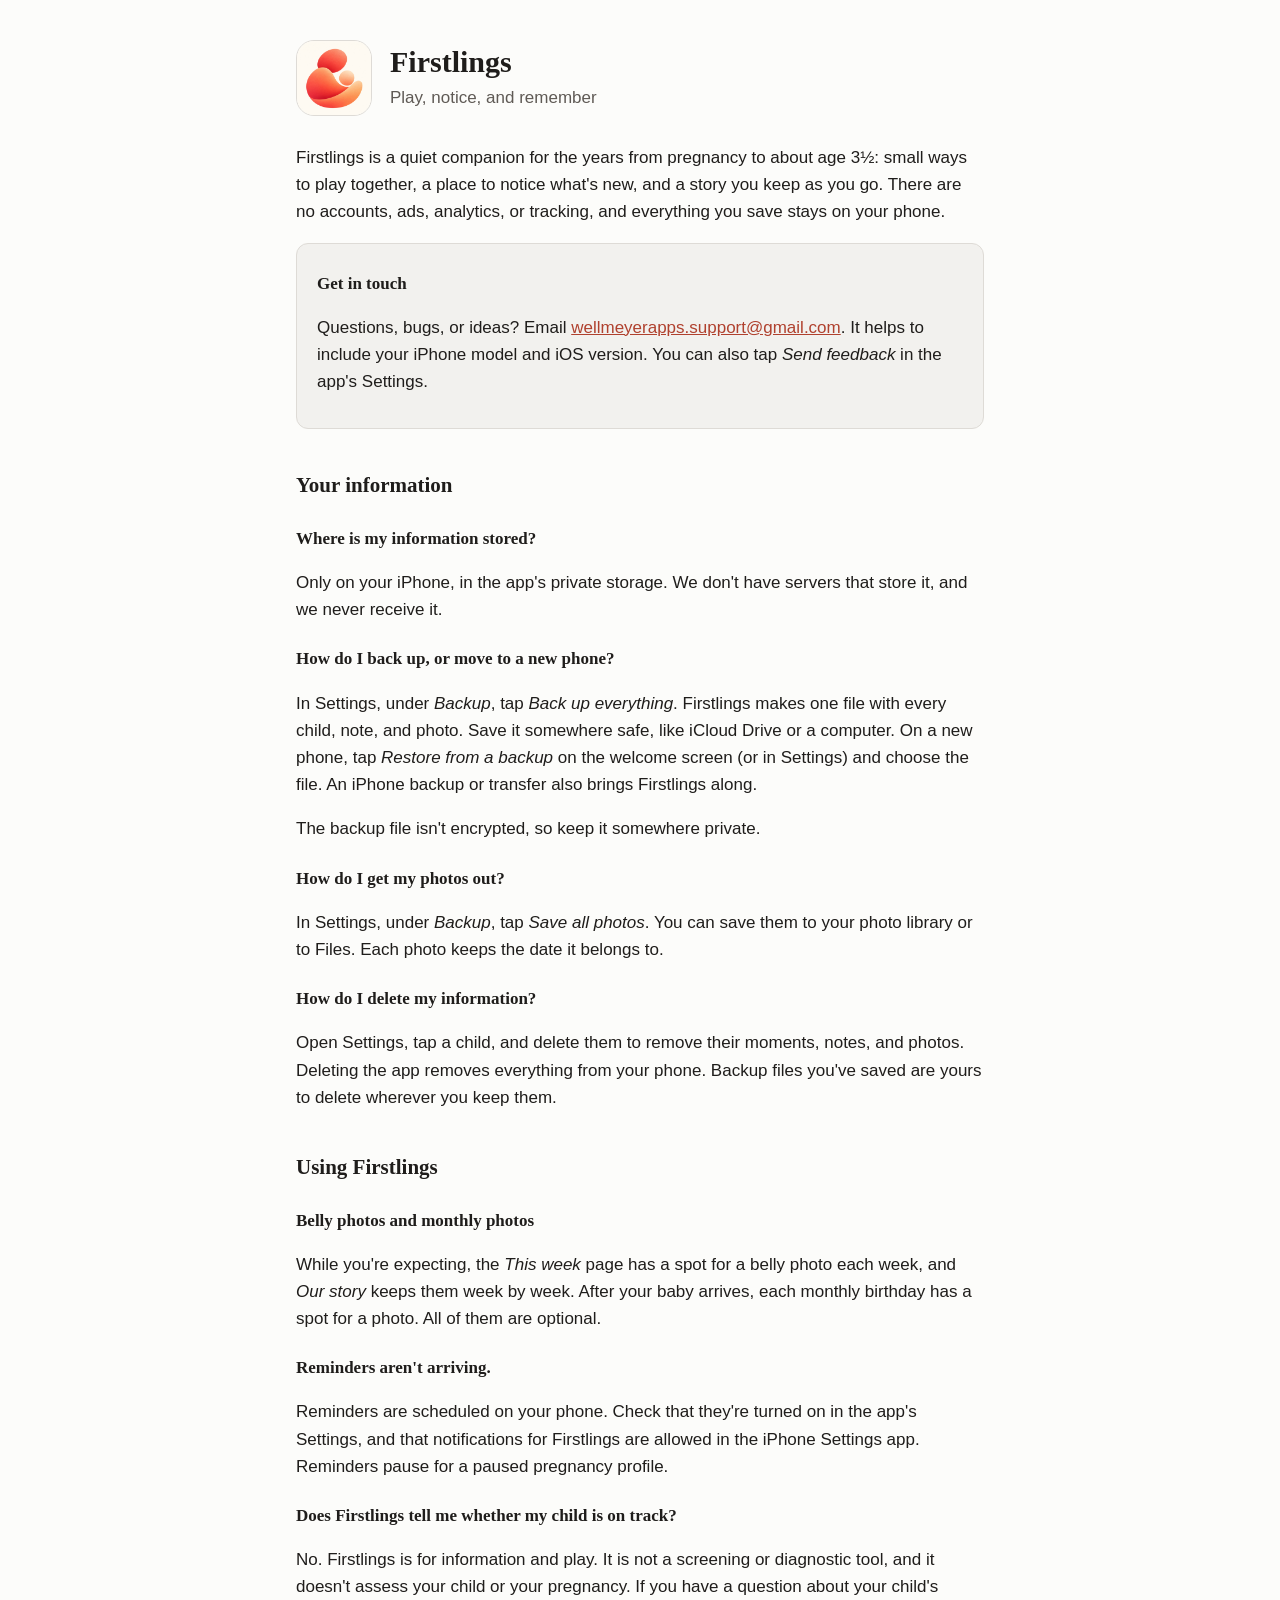
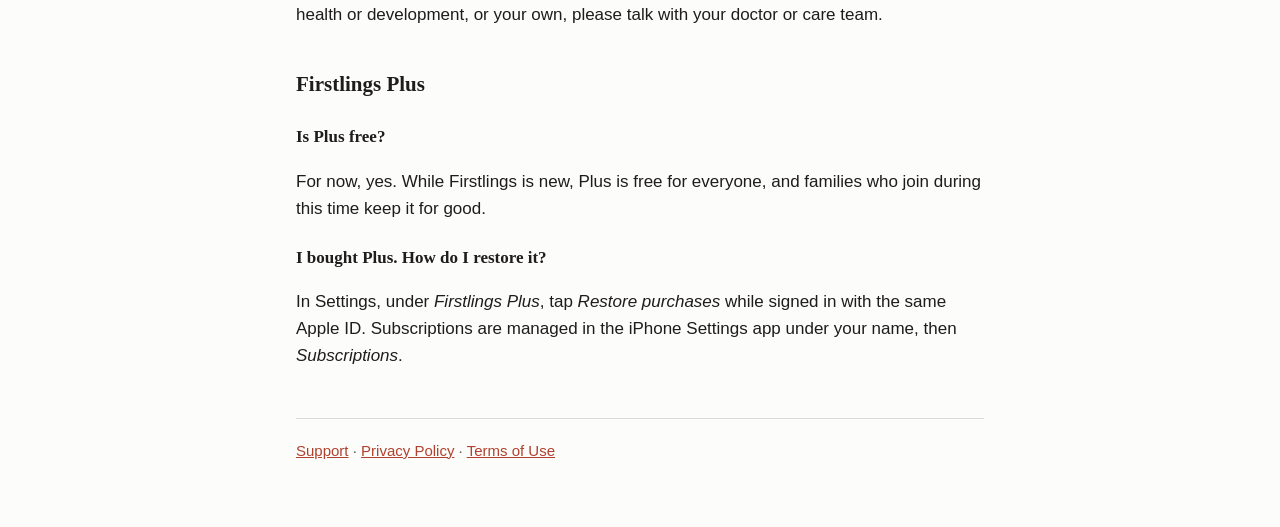
==== index.html @ 77c67325 "Add Firstlings support, privacy, and terms pages" ====
<!doctype html>
<html lang="en">
<head>
  <meta charset="utf-8">
  <meta name="viewport" content="width=device-width, initial-scale=1">
  <title>Firstlings</title>
  <meta name="description" content="Help and support for Firstlings, an iPhone app for families from pregnancy to about age 3½.">
  <link rel="icon" href="icon.png">
  <link rel="stylesheet" href="style.css">
</head>
<body>
<main>
  <header>
    <img src="icon.png" alt="Firstlings app icon">
    <div>
      <h1>Firstlings</h1>
      <p class="tagline">Play, notice, and remember</p>
    </div>
  </header>

  <p>Firstlings is a quiet companion for the years from pregnancy to about age 3½: small ways to play together, a place to notice what's new, and a story you keep as you go. There are no accounts, ads, analytics, or tracking, and everything you save stays on your phone.</p>

  <div class="card">
    <h3>Get in touch</h3>
    <p>Questions, bugs, or ideas? Email <a href="mailto:wellmeyerapps.support@gmail.com">wellmeyerapps.support@gmail.com</a>. It helps to include your iPhone model and iOS version. You can also tap <em>Send feedback</em> in the app's Settings.</p>
  </div>

  <h2>Your information</h2>

  <h3>Where is my information stored?</h3>
  <p>Only on your iPhone, in the app's private storage. We don't have servers that store it, and we never receive it.</p>

  <h3>How do I back up, or move to a new phone?</h3>
  <p>In Settings, under <em>Backup</em>, tap <em>Back up everything</em>. Firstlings makes one file with every child, note, and photo. Save it somewhere safe, like iCloud Drive or a computer. On a new phone, tap <em>Restore from a backup</em> on the welcome screen (or in Settings) and choose the file. An iPhone backup or transfer also brings Firstlings along.</p>
  <p>The backup file isn't encrypted, so keep it somewhere private.</p>

  <h3>How do I get my photos out?</h3>
  <p>In Settings, under <em>Backup</em>, tap <em>Save all photos</em>. You can save them to your photo library or to Files. Each photo keeps the date it belongs to.</p>

  <h3>How do I delete my information?</h3>
  <p>Open Settings, tap a child, and delete them to remove their moments, notes, and photos. Deleting the app removes everything from your phone. Backup files you've saved are yours to delete wherever you keep them.</p>

  <h2>Using Firstlings</h2>

  <h3>Belly photos and monthly photos</h3>
  <p>While you're expecting, the <em>This week</em> page has a spot for a belly photo each week, and <em>Our story</em> keeps them week by week. After your baby arrives, each monthly birthday has a spot for a photo. All of them are optional.</p>

  <h3>Reminders aren't arriving.</h3>
  <p>Reminders are scheduled on your phone. Check that they're turned on in the app's Settings, and that notifications for Firstlings are allowed in the iPhone Settings app. Reminders pause for a paused pregnancy profile.</p>

  <h3>Does Firstlings tell me whether my child is on track?</h3>
  <p>No. Firstlings is for information and play. It is not a screening or diagnostic tool, and it doesn't assess your child or your pregnancy. If you have a question about your child's health or development, or your own, please talk with your doctor or care team.</p>

  <h2>Firstlings Plus</h2>

  <h3>Is Plus free?</h3>
  <p>For now, yes. While Firstlings is new, Plus is free for everyone, and families who join during this time keep it for good.</p>

  <h3>I bought Plus. How do I restore it?</h3>
  <p>In Settings, under <em>Firstlings Plus</em>, tap <em>Restore purchases</em> while signed in with the same Apple ID. Subscriptions are managed in the iPhone Settings app under your name, then <em>Subscriptions</em>.</p>

  <nav><a href="index.html">Support</a> · <a href="privacy.html">Privacy Policy</a> · <a href="terms.html">Terms of Use</a></nav>
</main>
</body>
</html>
---- style.css ----
:root {
  --background: #FCFCFA;
  --surface: #F2F1EE;
  --text: #1F1D1B;
  --muted: #5F5A55;
  --accent: #B0412E;
  --border: #DEDBD6;
}

@media (prefers-color-scheme: dark) {
  :root {
    --background: #121212;
    --surface: #1E1D1C;
    --text: #F2F0ED;
    --muted: #A9A39C;
    --accent: #F08C78;
    --border: #34322F;
  }
}

* { box-sizing: border-box; }

body {
  margin: 0;
  background: var(--background);
  color: var(--text);
  font: 17px/1.6 -apple-system, BlinkMacSystemFont, "SF Pro Text", "Helvetica Neue", Arial, sans-serif;
}

main { max-width: 720px; margin: 0 auto; padding: 40px 16px 64px; }

header { display: flex; align-items: center; gap: 18px; margin-bottom: 28px; }

header img { width: 76px; height: 76px; border-radius: 18px; flex-shrink: 0; border: 1px solid var(--border); }

h1, h2, h3 { font-family: "New York", ui-serif, Georgia, "Times New Roman", serif; }
h1 { margin: 0; font-size: 30px; line-height: 1.2; }
h2 { margin: 40px 0 10px; font-size: 21px; }
h3 { margin: 22px 0 4px; font-size: 17px; }

.tagline { margin: 4px 0 0; color: var(--muted); }
.muted { color: var(--muted); }
a { color: var(--accent); overflow-wrap: anywhere; }
ul { padding-left: 22px; }

.card {
  background: var(--surface);
  border: 1px solid var(--border);
  border-radius: 12px;
  padding: 4px 20px 16px;
  margin-top: 12px;
}

nav {
  margin-top: 48px;
  padding-top: 20px;
  border-top: 1px solid var(--border);
  color: var(--muted);
  font-size: 15px;
}
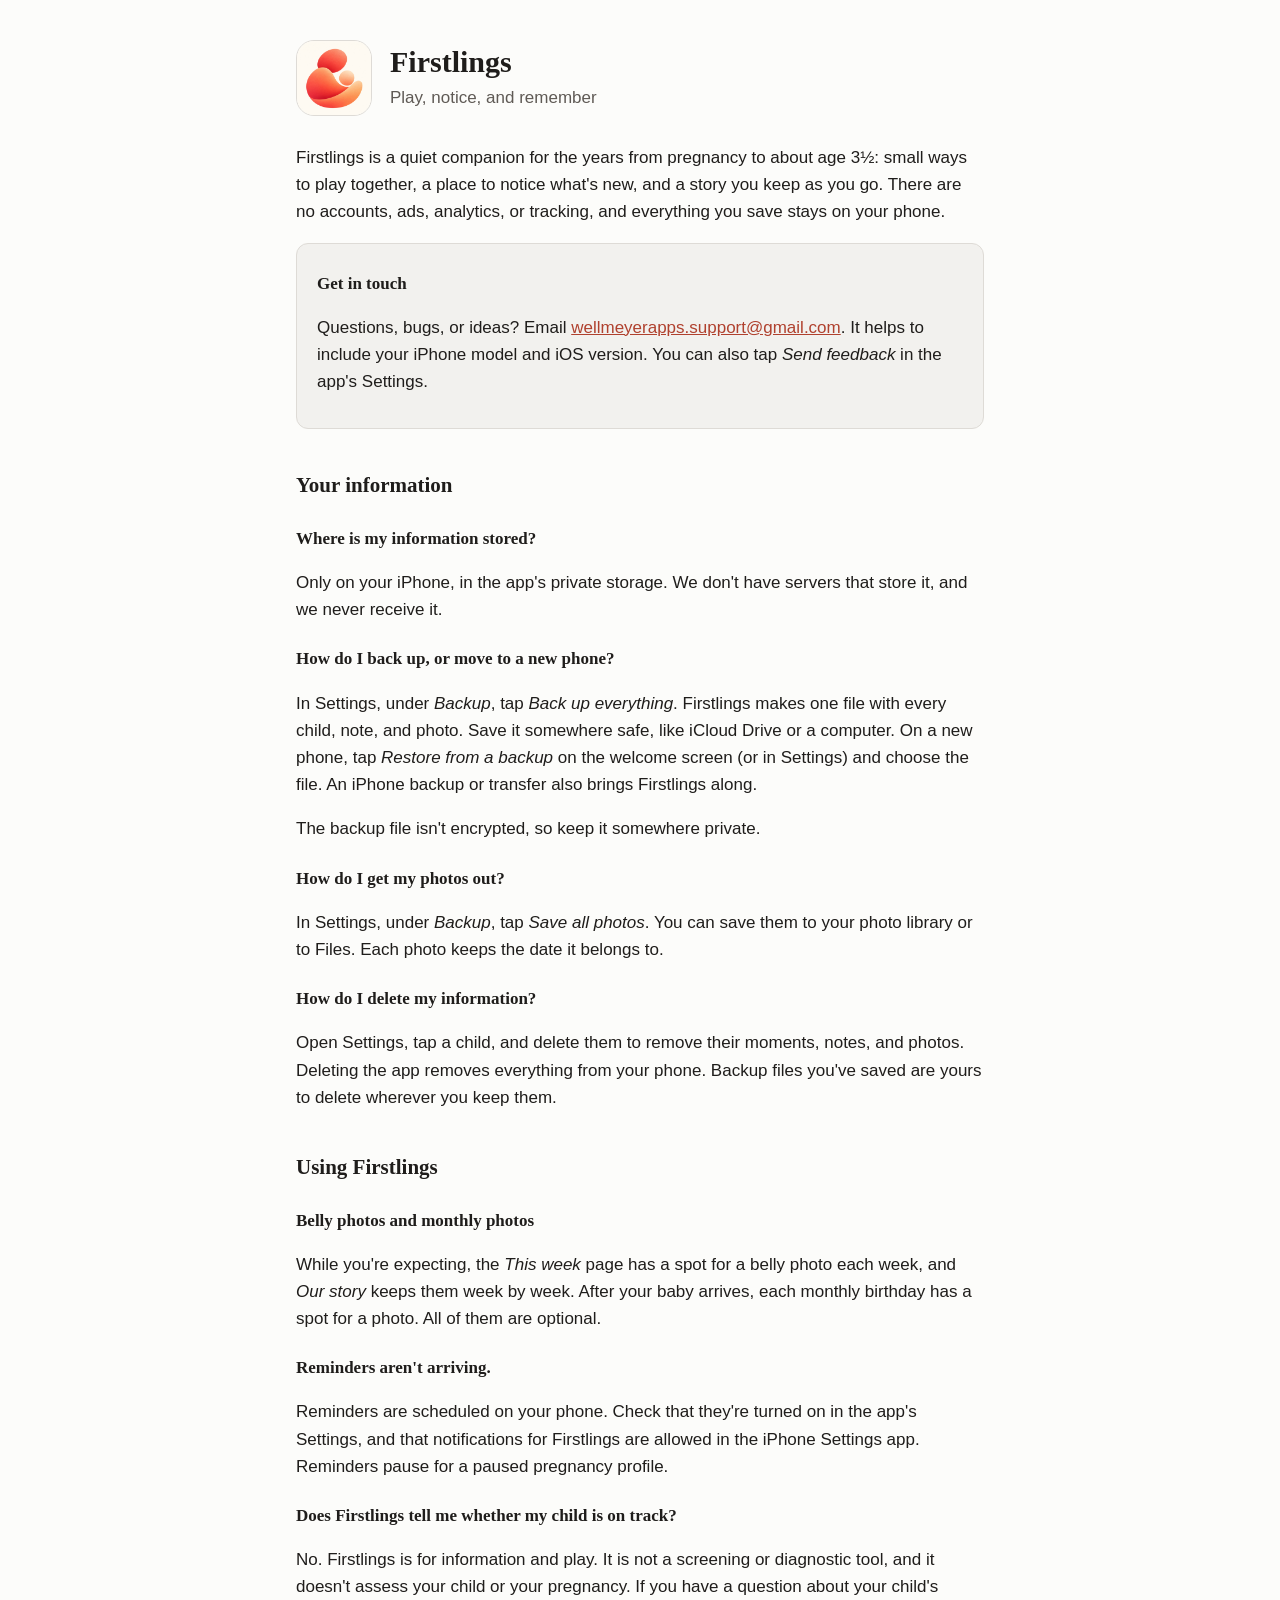
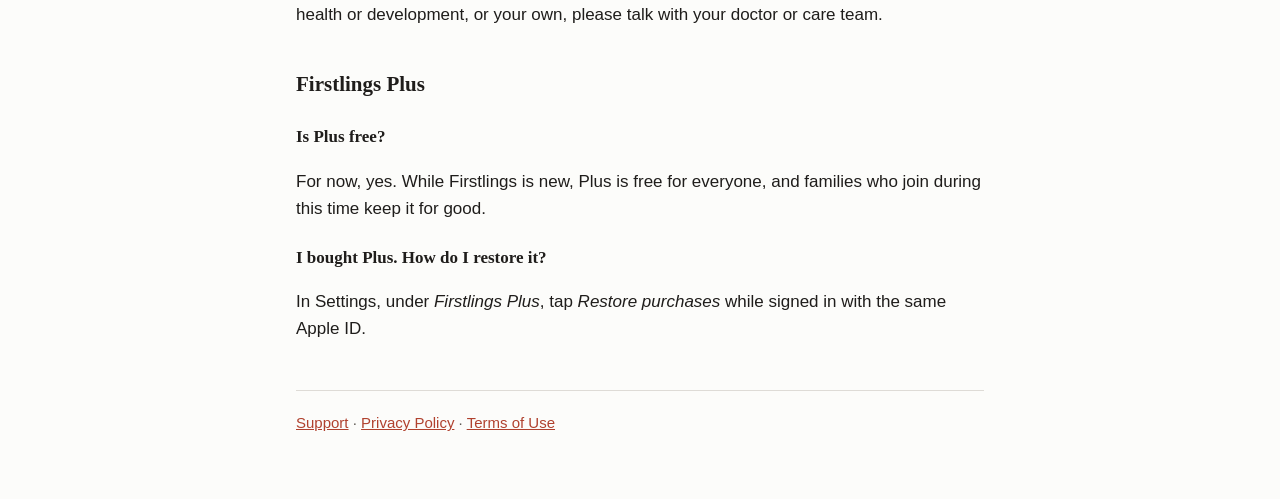
==== commit 0245487b: "Remove the subscriptions note from support" ====
--- a/index.html
+++ b/index.html
@@ -57,9 +57,9 @@
   <p>For now, yes. While Firstlings is new, Plus is free for everyone, and families who join during this time keep it for good.</p>
 
   <h3>I bought Plus. How do I restore it?</h3>
-  <p>In Settings, under <em>Firstlings Plus</em>, tap <em>Restore purchases</em> while signed in with the same Apple ID. Subscriptions are managed in the iPhone Settings app under your name, then <em>Subscriptions</em>.</p>
+  <p>In Settings, under <em>Firstlings Plus</em>, tap <em>Restore purchases</em> while signed in with the same Apple ID.</p>
 
-  <nav><a href="index.html">Support</a> · <a href="privacy.html">Privacy Policy</a> · <a href="terms.html">Terms of Use</a></nav>
+  <nav><a href="index.html">Support</a> · <a href="privacy.html">Privacy Policy</a> · <a href="https://www.apple.com/legal/internet-services/itunes/dev/stdeula/">Terms of Use</a></nav>
 </main>
 </body>
 </html>
